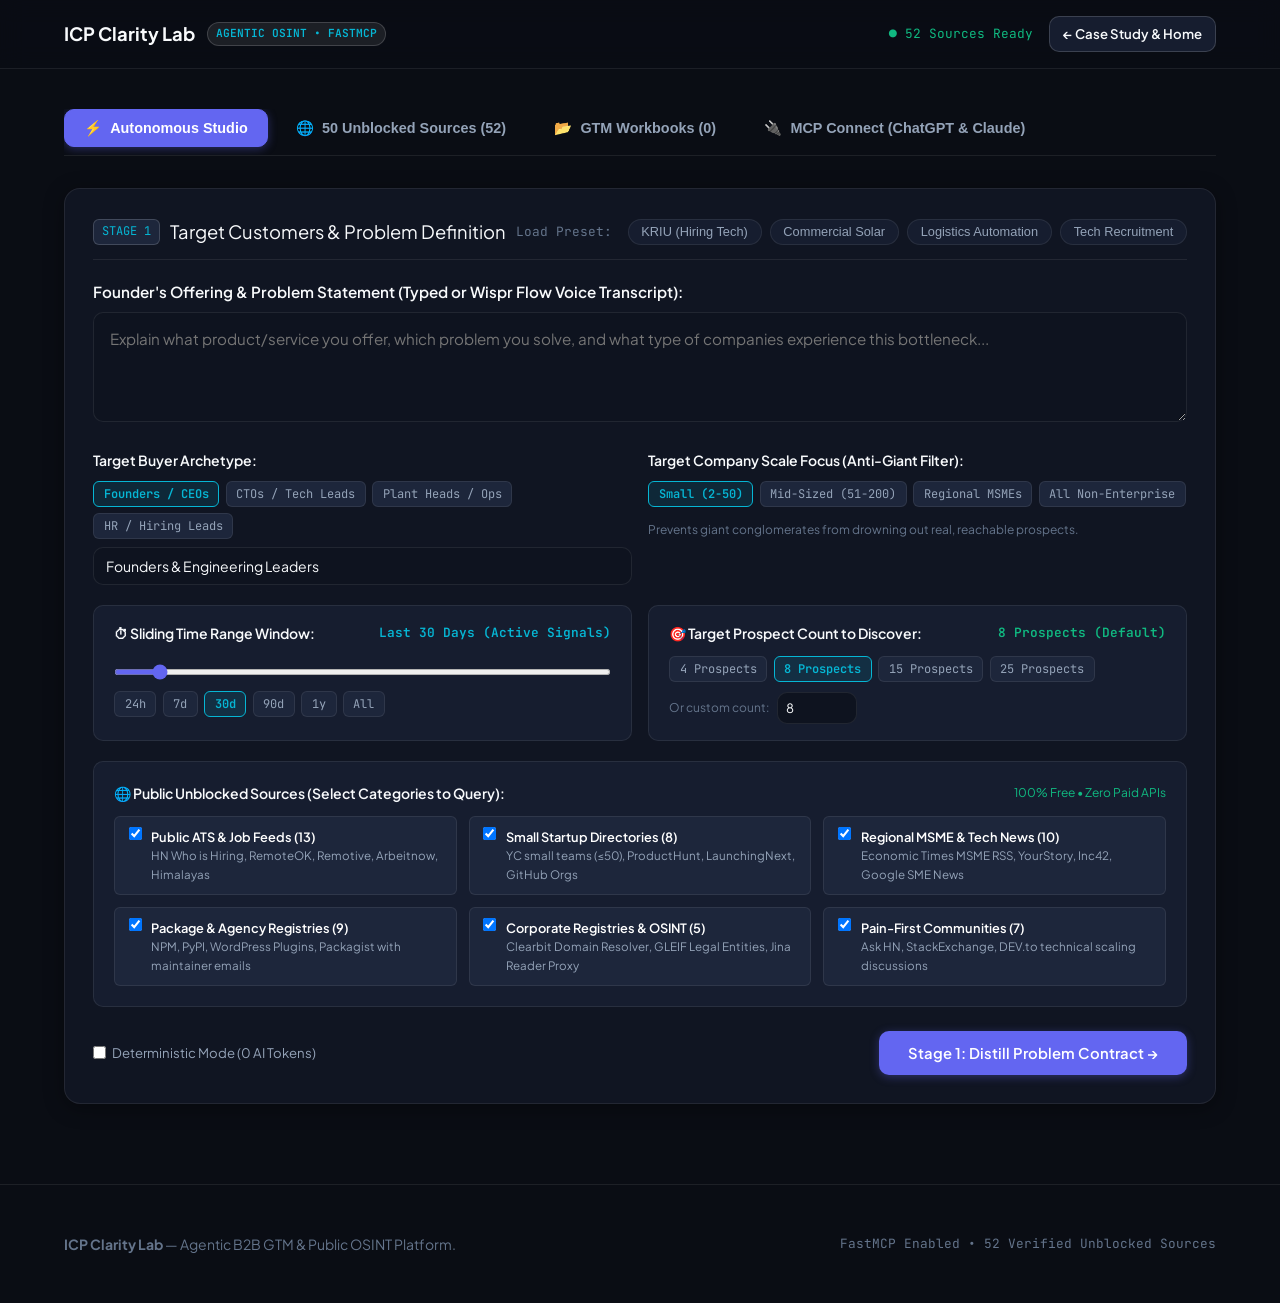
==== static/app.html @ ebab75ff "Add files via upload" ====
<!DOCTYPE html>
<html lang="en">
<head>
  <meta charset="UTF-8">
  <meta name="viewport" content="width=device-width, initial-scale=1.0">
  <title>ICP Clarity Lab — Agentic B2B GTM & Public OSINT Platform</title>
  <meta name="description" content="Autonomous client discovery, decision-maker extraction, and outreach generation powered by 50+ unblocked public sources and MCP.">
  <link rel="stylesheet" href="css/styles.css">
  <script>
    if (window.location.protocol === "file:") {
      document.addEventListener("DOMContentLoaded", () => {
        document.querySelectorAll('a[href="/"]').forEach(a => a.href = "index.html");
      });
    }
  </script>
</head>
<body>

  <!-- Navigation -->
  <header class="site-header">
    <div class="container nav-wrap">
      <div class="brand">
        <a href="/" style="color: inherit; display: flex; align-items: center; gap: 0.75rem;">
          <span class="brand-name">ICP Clarity Lab</span>
        </a>
        <span class="brand-badge" id="system-model-badge">Agentic OSINT • FastMCP</span>
      </div>
      <div style="display: flex; align-items: center; gap: 1rem;">
        <span id="health-status-indicator" class="mono-voice" style="font-size: 0.8rem; color: var(--status-user-provided);">● 52 Sources Ready</span>
        <a href="/" class="btn btn-secondary btn-sm">&larr; Case Study & Home</a>
      </div>
    </div>
  </header>

  <main class="workspace-wrap">
    <div class="container">

      <!-- Workbench Navigation Tabs -->
      <nav class="workbench-tabs" role="tablist">
        <button class="tab-btn active" data-tab="tab-studio">
          <span>⚡</span>
          <span>Autonomous Studio</span>
        </button>
        <button class="tab-btn" data-tab="tab-sources">
          <span>🌐</span>
          <span>50 Unblocked Sources (<span id="tab-sources-badge">52</span>)</span>
        </button>
        <button class="tab-btn" data-tab="tab-workbooks">
          <span>📂</span>
          <span>GTM Workbooks (<span id="tab-campaigns-badge">0</span>)</span>
        </button>
        <button class="tab-btn" data-tab="tab-mcp">
          <span>🔌</span>
          <span>MCP Connect (ChatGPT & Claude)</span>
        </button>
      </nav>

      <!-- TAB 1: STUDIO (Main Pipeline) -->
      <div id="tab-studio" class="tab-content-panel">

        <!-- Stage 1: Brief Input & Customer Targeting Panel -->
        <section class="panel-card" id="stage-input-panel">
          <div class="panel-title-bar">
            <div class="panel-title">
              <span class="step-indicator">STAGE 1</span>
              <span>Target Customers & Problem Definition</span>
            </div>
            <div class="preset-selector-bar" style="margin-bottom: 0;">
              <span class="mono-voice" style="font-size: 0.8rem; color: var(--ink-muted); margin-right: 0.5rem; align-self: center;">Load Preset:</span>
              <button class="preset-chip" data-preset="kriu_hiring">KRIU (Hiring Tech)</button>
              <button class="preset-chip" data-preset="solar_telangana">Commercial Solar</button>
              <button class="preset-chip" data-preset="workflow_automation">Logistics Automation</button>
              <button class="preset-chip" data-preset="tech_agency">Tech Recruitment</button>
            </div>
          </div>

          <div style="margin-bottom: 1.25rem;">
            <label for="raw-brief-input" style="display: block; font-weight: 600; margin-bottom: 0.5rem; font-size: 0.95rem;">
              Founder's Offering & Problem Statement (Typed or Wispr Flow Voice Transcript):
            </label>
            <textarea id="raw-brief-input" class="bridge-textarea" style="min-height: 110px;" placeholder="Explain what product/service you offer, which problem you solve, and what type of companies experience this bottleneck..."></textarea>
          </div>

          <!-- Customer Archetype & Scale Controls -->
          <div style="display: grid; grid-template-columns: repeat(auto-fit, minmax(280px, 1fr)); gap: 1rem; margin-bottom: 1.25rem;">
            <div>
              <label style="display: block; font-weight: 600; font-size: 0.875rem; margin-bottom: 0.4rem;">
                Target Buyer Archetype:
              </label>
              <div class="time-presets-bar" style="margin-bottom: 0.5rem;">
                <button type="button" class="time-chip active archetype-chip" data-archetype="Founders & Co-Founders">Founders / CEOs</button>
                <button type="button" class="time-chip archetype-chip" data-archetype="CTOs & Engineering Leads">CTOs / Tech Leads</button>
                <button type="button" class="time-chip archetype-chip" data-archetype="Plant Heads & Operations Directors">Plant Heads / Ops</button>
                <button type="button" class="time-chip archetype-chip" data-archetype="HR & Talent Acquisition Heads">HR / Hiring Leads</button>
              </div>
              <input type="text" id="custom-archetype-input" class="bridge-textarea" style="min-height: 38px; padding: 0.4rem 0.75rem; font-size: 0.875rem;" value="Founders & Engineering Leaders" placeholder="Or type custom role...">
            </div>

            <div>
              <label style="display: block; font-weight: 600; font-size: 0.875rem; margin-bottom: 0.4rem;">
                Target Company Scale Focus (Anti-Giant Filter):
              </label>
              <div class="time-presets-bar" style="margin-bottom: 0.5rem;">
                <button type="button" class="time-chip active size-chip" data-size="Small (2-50 employees)">Small (2-50)</button>
                <button type="button" class="time-chip size-chip" data-size="Mid-Sized (51-200 employees)">Mid-Sized (51-200)</button>
                <button type="button" class="time-chip size-chip" data-size="Regional MSMEs">Regional MSMEs</button>
                <button type="button" class="time-chip size-chip" data-size="All Non-Enterprise SMBs">All Non-Enterprise</button>
              </div>
              <span style="font-size: 0.75rem; color: var(--ink-muted);">Prevents giant conglomerates from drowning out real, reachable prospects.</span>
            </div>
          </div>

          <!-- Sliding Time-Window & Prospect Count Controls Grid -->
          <div style="display: grid; grid-template-columns: repeat(auto-fit, minmax(320px, 1fr)); gap: 1rem; margin-bottom: 1.25rem;">
            <!-- Sliding Time-Window Slider -->
            <div class="slider-container" style="margin-bottom: 0;">
              <div class="slider-header">
                <span style="font-weight: 600; font-size: 0.875rem;">
                  ⏱ Sliding Time Range Window:
                </span>
                <span id="slider-readout" class="mono-voice" style="font-size: 0.8rem; color: var(--accent-cyan); font-weight: 600;">
                  Last 30 Days (Active Signals)
                </span>
              </div>
              <input type="range" id="time-window-slider" class="slider-range-input" min="1" max="365" value="30">
              <div class="time-presets-bar">
                <button type="button" class="time-chip time-preset-btn" data-days="1">24h</button>
                <button type="button" class="time-chip time-preset-btn" data-days="7">7d</button>
                <button type="button" class="time-chip time-preset-btn active" data-days="30">30d</button>
                <button type="button" class="time-chip time-preset-btn" data-days="90">90d</button>
                <button type="button" class="time-chip time-preset-btn" data-days="365">1y</button>
                <button type="button" class="time-chip time-preset-btn" data-days="0">All</button>
              </div>
            </div>

            <!-- Target Prospect Count Selector -->
            <div class="slider-container" style="margin-bottom: 0;">
              <div class="slider-header">
                <span style="font-weight: 600; font-size: 0.875rem;">
                  🎯 Target Prospect Count to Discover:
                </span>
                <span id="prospect-count-readout" class="mono-voice" style="font-size: 0.8rem; color: var(--status-user-provided); font-weight: 600;">
                  8 Prospects (Default)
                </span>
              </div>
              <div class="time-presets-bar" style="margin-top: 0.5rem;">
                <button type="button" class="time-chip count-preset-btn" data-count="4">4 Prospects</button>
                <button type="button" class="time-chip count-preset-btn active" data-count="8">8 Prospects</button>
                <button type="button" class="time-chip count-preset-btn" data-count="15">15 Prospects</button>
                <button type="button" class="time-chip count-preset-btn" data-count="25">25 Prospects</button>
              </div>
              <div style="display: flex; align-items: center; gap: 0.5rem; margin-top: 0.6rem;">
                <span style="font-size: 0.75rem; color: var(--ink-muted);">Or custom count:</span>
                <input type="number" id="custom-prospect-count-input" class="bridge-textarea" min="2" max="50" value="8" style="min-height: 32px; width: 80px; padding: 0.2rem 0.5rem; font-size: 0.8rem;">
              </div>
            </div>
          </div>

          <!-- Unblocked Sources Matrix -->
          <div class="sources-matrix-card">
            <div style="display: flex; justify-content: space-between; align-items: center; margin-bottom: 0.5rem;">
              <span style="font-weight: 600; font-size: 0.875rem;">
                🌐 Public Unblocked Sources (Select Categories to Query):
              </span>
              <span style="font-size: 0.75rem; color: var(--status-user-provided);">100% Free • Zero Paid APIs</span>
            </div>
            <div class="category-toggles-grid">
              <label class="category-checkbox-item">
                <input type="checkbox" class="source-cat-check" value="ats_job_boards" checked>
                <div>
                  <div style="font-weight: 600; font-size: 0.8rem; color: #fff;">Public ATS & Job Feeds (13)</div>
                  <div style="font-size: 0.725rem; color: var(--ink-secondary);">HN Who is Hiring, RemoteOK, Remotive, Arbeitnow, Himalayas</div>
                </div>
              </label>

              <label class="category-checkbox-item">
                <input type="checkbox" class="source-cat-check" value="startup_directories" checked>
                <div>
                  <div style="font-weight: 600; font-size: 0.8rem; color: #fff;">Small Startup Directories (8)</div>
                  <div style="font-size: 0.725rem; color: var(--ink-secondary);">YC small teams (≤50), ProductHunt, LaunchingNext, GitHub Orgs</div>
                </div>
              </label>

              <label class="category-checkbox-item">
                <input type="checkbox" class="source-cat-check" value="regional_msme_news" checked>
                <div>
                  <div style="font-weight: 600; font-size: 0.8rem; color: #fff;">Regional MSME & Tech News (10)</div>
                  <div style="font-size: 0.725rem; color: var(--ink-secondary);">Economic Times MSME RSS, YourStory, Inc42, Google SME News</div>
                </div>
              </label>

              <label class="category-checkbox-item">
                <input type="checkbox" class="source-cat-check" value="package_registries" checked>
                <div>
                  <div style="font-weight: 600; font-size: 0.8rem; color: #fff;">Package & Agency Registries (9)</div>
                  <div style="font-size: 0.725rem; color: var(--ink-secondary);">NPM, PyPI, WordPress Plugins, Packagist with maintainer emails</div>
                </div>
              </label>

              <label class="category-checkbox-item">
                <input type="checkbox" class="source-cat-check" value="corporate_registries" checked>
                <div>
                  <div style="font-weight: 600; font-size: 0.8rem; color: #fff;">Corporate Registries & OSINT (5)</div>
                  <div style="font-size: 0.725rem; color: var(--ink-secondary);">Clearbit Domain Resolver, GLEIF Legal Entities, Jina Reader Proxy</div>
                </div>
              </label>

              <label class="category-checkbox-item">
                <input type="checkbox" class="source-cat-check" value="dev_pain_communities" checked>
                <div>
                  <div style="font-weight: 600; font-size: 0.8rem; color: #fff;">Pain-First Communities (7)</div>
                  <div style="font-size: 0.725rem; color: var(--ink-secondary);">Ask HN, StackExchange, DEV.to technical scaling discussions</div>
                </div>
              </label>
            </div>
          </div>

          <div style="display: flex; align-items: center; justify-content: space-between; flex-wrap: wrap; gap: 1rem;">
            <div style="display: flex; align-items: center; gap: 0.75rem;">
              <label style="display: flex; align-items: center; gap: 0.4rem; font-size: 0.825rem; cursor: pointer; color: var(--ink-secondary);">
                <input type="checkbox" id="chk-deterministic-mode">
                <span>Deterministic Mode (0 AI Tokens)</span>
              </label>
            </div>
            <button id="btn-distill-brief" class="btn btn-primary" style="padding: 0.75rem 1.75rem;">
              <span id="distill-btn-text">Stage 1: Distill Problem Contract &rarr;</span>
              <span id="distill-btn-spinner" style="display: none;">Distilling Problem...</span>
            </button>
          </div>

          <!-- Live Multi-Agent Execution Stream -->
          <div class="agent-stream" id="agent-stream-panel">
            <div style="display: flex; align-items: center; gap: 0.5rem; margin-bottom: 0.5rem;">
              <div class="pulse-dot"></div>
              <strong style="font-size: 0.85rem; color: #fff;">Multi-Agent Autonomous Discovery Stream</strong>
            </div>
            <div class="agent-step" id="step-agent-1"><span>Agent 1:</span> Distilling brief into problem symptoms & anti-giant queries...</div>
            <div class="agent-step" id="step-agent-2"><span>Agent 2:</span> Scanning 50 unblocked public feeds & job boards...</div>
            <div class="agent-step" id="step-agent-3"><span>Agent 3:</span> Resolving domains, crawling websites & harvesting contacts...</div>
            <div class="agent-step" id="step-agent-4"><span>Agent 4:</span> Synthesizing personalized Mom-Test & cold outreach copy...</div>
            <div class="agent-step" id="step-agent-5"><span>Agent 5:</span> Compiling strategic ICP report & saving GTM workbook...</div>
          </div>
        </section>

        <!-- Stage 1.5: Review Distilled Brief Modal -->
        <div class="modal-overlay" id="brief-modal-overlay">
          <div class="modal-box">
            <div class="modal-header">
              <div>
                <span class="step-indicator" style="margin-bottom: 0.25rem; display: inline-block;">STAGE 1 REVIEW</span>
                <h3 style="font-size: 1.25rem;">Review Problem Specification Contract</h3>
              </div>
              <button id="btn-close-brief-modal" class="btn btn-secondary btn-sm">&times;</button>
            </div>

            <p style="font-size: 0.875rem; color: var(--ink-secondary); margin-bottom: 1.25rem;">
              Your brief has been distilled into a clean, hallucination-resistant JSON spec. Review these parameters before autonomous scouting begins:
            </p>

            <div style="display: flex; flex-direction: column; gap: 1rem; margin-bottom: 1.5rem;">
              <div>
                <label style="font-size: 0.825rem; font-family: var(--font-mono); color: var(--accent-cyan); display: block; margin-bottom: 0.25rem;">CORE OFFERING:</label>
                <input type="text" id="distilled-offering" class="bridge-textarea" style="min-height: 40px; padding: 0.5rem 0.75rem;">
              </div>

              <div>
                <label style="font-size: 0.825rem; font-family: var(--font-mono); color: var(--accent-cyan); display: block; margin-bottom: 0.25rem;">TARGET AUDIENCE HYPOTHESIS:</label>
                <input type="text" id="distilled-target" class="bridge-textarea" style="min-height: 40px; padding: 0.5rem 0.75rem;">
              </div>

              <div style="display: grid; grid-template-columns: 1fr 1fr; gap: 0.75rem;">
                <div>
                  <label style="font-size: 0.825rem; font-family: var(--font-mono); color: var(--accent-cyan); display: block; margin-bottom: 0.25rem;">BUYER ARCHETYPE:</label>
                  <input type="text" id="distilled-archetype" class="bridge-textarea" style="min-height: 40px; padding: 0.5rem 0.75rem;">
                </div>
                <div>
                  <label style="font-size: 0.825rem; font-family: var(--font-mono); color: var(--accent-cyan); display: block; margin-bottom: 0.25rem;">SCALE FOCUS:</label>
                  <input type="text" id="distilled-size" class="bridge-textarea" style="min-height: 40px; padding: 0.5rem 0.75rem;">
                </div>
              </div>

              <div>
                <label style="font-size: 0.825rem; font-family: var(--font-mono); color: var(--accent-cyan); display: block; margin-bottom: 0.25rem;">EXPLICIT CONSTRAINTS & EXCLUSIONS:</label>
                <input type="text" id="distilled-constraints" class="bridge-textarea" style="min-height: 40px; padding: 0.5rem 0.75rem;">
              </div>

              <div>
                <label style="font-size: 0.825rem; font-family: var(--font-mono); color: var(--accent-cyan); display: block; margin-bottom: 0.25rem;">PROBLEM-SYMPTOM SEARCH QUERIES:</label>
                <textarea id="distilled-queries" class="bridge-textarea" style="min-height: 65px; font-family: var(--font-mono); font-size: 0.85rem;"></textarea>
              </div>
            </div>

            <div style="display: flex; align-items: center; justify-content: flex-end; gap: 1rem;">
              <button id="btn-cancel-distill" class="btn btn-secondary">Edit Brief</button>
              <button id="btn-compile-full-icp" class="btn btn-primary">
                <span id="compile-btn-text">Launch Autonomous Scouting & Contacts &rarr;</span>
                <span id="compile-btn-spinner" style="display: none;">Scouting 50 Feeds...</span>
              </button>
            </div>
          </div>
        </div>

        <!-- Stage 2: Audit Telemetry Bar -->
        <section id="telemetry-section" style="display: none; margin-top: 2rem;">
          <div class="telemetry-bar">
            <div class="telemetry-item">
              <span>Model / Engine:</span>
              <span class="telemetry-val" id="tele-model">gemini-2.5-flash-lite</span>
            </div>
            <div class="telemetry-item">
              <span>Tokens Consumed:</span>
              <span class="telemetry-val" id="tele-tokens">0</span>
            </div>
            <div class="telemetry-item">
              <span>Leads Discovered:</span>
              <span class="telemetry-val" id="tele-leads-count">0</span>
            </div>
            <div class="telemetry-item">
              <span>Elapsed:</span>
              <span class="telemetry-val" id="tele-time">0.0s</span>
            </div>
            <div class="telemetry-item">
              <button id="btn-inspect-signals" class="btn btn-secondary btn-sm" style="font-size: 0.75rem; padding: 0.2rem 0.6rem;">
                Inspect Market Signals (<span id="tele-signal-count">0</span>)
              </button>
            </div>
          </div>
        </section>

        <!-- Main Results Container -->
        <div id="results-container" style="display: none; margin-top: 1.5rem;">

          <!-- PRIMARY ACTION VIEW: Clay-Style Prospect & Contact Smart-Table -->
          <section class="panel-card" style="margin-bottom: 2rem; border-color: rgba(16, 185, 129, 0.4);">
            <div class="panel-title-bar">
              <div class="panel-title">
                <span class="step-indicator" style="background: var(--status-user-provided-bg); color: var(--status-user-provided);">LEADS</span>
                <span>Live Matched Target Companies, Decision-Makers & Contacts</span>
              </div>
              <div style="display: flex; gap: 0.5rem; flex-wrap: wrap;">
                <button id="btn-export-csv" class="btn btn-primary btn-sm">⬇ Download Leads CSV</button>
                <button id="btn-copy-all-emails" class="btn btn-secondary btn-sm">📋 Copy All Emails</button>
              </div>
            </div>

            <!-- Smart Table Filters Bar -->
            <div style="display: flex; gap: 0.75rem; flex-wrap: wrap; margin-bottom: 1rem; align-items: center;">
              <input type="text" id="lead-filter-search" class="bridge-textarea" style="min-height: 36px; padding: 0.35rem 0.75rem; font-size: 0.85rem; max-width: 250px;" placeholder="Search company or person...">
              <button class="preset-chip active lead-filter-chip" data-filter="all">All Leads (<span id="filter-count-all">0</span>)</button>
              <button class="preset-chip lead-filter-chip" data-filter="has_email">Has Email (<span id="filter-count-email">0</span>)</button>
              <button class="preset-chip lead-filter-chip" data-filter="has_linkedin">Has LinkedIn (<span id="filter-count-li">0</span>)</button>
              <button class="preset-chip lead-filter-chip" data-filter="high_fit">Fit Score ≥ 80</button>
            </div>

            <div class="smart-table-wrap">
              <table class="smart-table">
                <thead>
                  <tr>
                    <th>Company & Scale</th>
                    <th>Verifiable Proof & Evidence</th>
                    <th>Identified Decision-Makers & Responsibilities</th>
                    <th>Verified Public Inboxes & Phones</th>
                    <th>CRM Status</th>
                    <th>AI Outreach</th>
                  </tr>
                </thead>
                <tbody id="prospects-table-body">
                  <!-- Dynamically populated -->
                </tbody>
              </table>
            </div>
          </section>

          <!-- Executive Thesis Card -->
          <section class="panel-card" style="margin-bottom: 2rem; border-color: rgba(99, 102, 241, 0.3);">
            <div class="panel-title-bar">
              <div class="panel-title">
                <span class="step-indicator">THESIS</span>
                <span>Ideal Customer Profile Core Thesis</span>
              </div>
              <button id="btn-force-refresh" class="btn btn-secondary btn-sm" title="Re-run without cache">
                Force Recompile ↺
              </button>
            </div>
            <h2 id="report-icp-statement" class="serif-voice" style="font-size: 1.85rem; font-style: italic; color: #c7d2fe; margin-bottom: 1rem;"></h2>
            <div style="display: grid; grid-template-columns: repeat(auto-fit, minmax(240px, 1fr)); gap: 1rem; font-size: 0.9rem;">
              <div><strong>Offering:</strong> <span id="report-offering" style="color: var(--ink-secondary);"></span></div>
              <div><strong>Target Entity:</strong> <span id="report-target" style="color: var(--ink-secondary);"></span></div>
              <div><strong>Geography:</strong> <span id="report-geography" style="color: var(--ink-secondary);"></span></div>
            </div>
          </section>

          <!-- Stage 3: Assumption Ledger -->
          <section class="panel-card" style="margin-bottom: 2rem;">
            <div class="panel-title-bar">
              <div class="panel-title">
                <span class="step-indicator">LEDGER</span>
                <span>Epistemic Assumption Ledger</span>
              </div>
              <div style="display: flex; gap: 0.5rem; flex-wrap: wrap;">
                <button class="preset-chip active ledger-filter" data-filter="all">All Claims</button>
                <button class="preset-chip ledger-filter" data-filter="user_provided">User Facts</button>
                <button class="preset-chip ledger-filter" data-filter="external_signal">Signals</button>
                <button class="preset-chip ledger-filter" data-filter="assumption">Assumptions</button>
              </div>
            </div>
            <div class="ledger-grid" id="ledger-items-container"></div>
            <div id="unknowns-box" style="margin-top: 1.5rem; background: var(--status-unknown-bg); border: 1px solid rgba(244, 63, 94, 0.3); border-radius: var(--radius-md); padding: 1.25rem;">
              <h4 style="color: var(--status-unknown); margin-bottom: 0.5rem; display: flex; align-items: center; gap: 0.5rem;">
                <span>⚠️</span>
                <span>Identified Information Gaps (Critical Unknowns)</span>
              </h4>
              <ul id="unknowns-list" style="padding-left: 1.5rem; font-size: 0.9rem; color: var(--ink-secondary); display: flex; flex-direction: column; gap: 0.4rem;"></ul>
            </div>
          </section>

          <!-- Stage 4: Buyer Persona Matrix -->
          <section class="panel-card" style="margin-bottom: 2rem;">
            <div class="panel-title-bar">
              <div class="panel-title">
                <span class="step-indicator">PERSONAS</span>
                <span>Buyer Persona & Purchasing Committee Matrix</span>
              </div>
            </div>
            <div class="persona-grid" id="personas-container"></div>
          </section>

          <!-- Stage 5 & 6: Mom-Test Questions & Roadmap -->
          <section class="panel-card" style="margin-bottom: 2rem;">
            <div class="panel-title-bar">
              <div class="panel-title">
                <span class="step-indicator">VALIDATION</span>
                <span>Mom-Test Discovery Guide & Exploratory Roadmap</span>
              </div>
            </div>
            <h3 style="font-size: 1.05rem; margin-bottom: 0.5rem;">1. Non-Pitch Past-Experience Discovery Questions</h3>
            <div id="questions-container"></div>
            <h3 style="font-size: 1.05rem; margin-top: 2rem; margin-bottom: 0.5rem;">2. Exploratory Customer Discovery Roadmap</h3>
            <div id="plan-container"></div>
          </section>

          <!-- Export Bar -->
          <section class="panel-card" style="border-color: rgba(99, 102, 241, 0.35);">
            <div class="panel-title-bar">
              <div class="panel-title">
                <span class="step-indicator">EXPORT</span>
                <span>Export Strategy & Contacts</span>
              </div>
            </div>
            <div style="display: flex; gap: 1rem; flex-wrap: wrap;">
              <button id="btn-download-csv-bottom" class="btn btn-primary">⬇ Download Prospects CSV (.csv)</button>
              <button id="btn-copy-markdown" class="btn btn-secondary">📋 Copy Markdown</button>
              <button id="btn-download-markdown" class="btn btn-secondary">⬇ Download Markdown (.md)</button>
              <button id="btn-download-json" class="btn btn-secondary">⬇ Download JSON (.json)</button>
            </div>
          </section>

        </div>

      </div>

      <!-- TAB 2: 50 UNBLOCKED SOURCES EXPLORER -->
      <div id="tab-sources" class="tab-content-panel" style="display: none;">
        <section class="panel-card">
          <div class="panel-title-bar">
            <div class="panel-title">
              <span class="step-indicator">DIRECTORY</span>
              <span>52 Live-Verified Restriction-Free Public Sources</span>
            </div>
            <div style="display: flex; gap: 0.5rem; flex-wrap: wrap;">
              <button class="preset-chip active src-filter-chip" data-cat="all">All (52)</button>
              <button class="preset-chip src-filter-chip" data-cat="ats_job_boards">Job Boards (13)</button>
              <button class="preset-chip src-filter-chip" data-cat="startup_directories">Directories (8)</button>
              <button class="preset-chip src-filter-chip" data-cat="regional_msme_news">MSME News (10)</button>
              <button class="preset-chip src-filter-chip" data-cat="package_registries">Package Repos (9)</button>
              <button class="preset-chip src-filter-chip" data-cat="corporate_registries">Registries (5)</button>
              <button class="preset-chip src-filter-chip" data-cat="dev_pain_communities">Communities (7)</button>
            </div>
          </div>
          <p style="font-size: 0.875rem; color: var(--ink-secondary); margin-bottom: 1.5rem;">
            Every single source in this catalog was tested live in Python and returned <code>HTTP 200 OK</code> with zero blocks and zero paid API keys required. Click <strong>Scan Source</strong> on any card to run an instant targeted scrape.
          </p>

          <div style="display: grid; grid-template-columns: repeat(auto-fit, minmax(320px, 1fr)); gap: 1rem;" id="sources-catalog-container">
            <!-- Dynamically populated -->
          </div>
        </section>
      </div>

      <!-- TAB 3: GTM WORKBOOKS & CAMPAIGNS -->
      <div id="tab-workbooks" class="tab-content-panel" style="display: none;">
        <section class="panel-card">
          <div class="panel-title-bar">
            <div class="panel-title">
              <span class="step-indicator">CAMPAIGNS</span>
              <span>Saved GTM Workbooks & Prospect Lists</span>
            </div>
            <button id="btn-refresh-campaigns" class="btn btn-secondary btn-sm">Refresh List ↺</button>
          </div>
          <p style="font-size: 0.875rem; color: var(--ink-secondary); margin-bottom: 1.5rem;">
            Prospect lists generated by ICP Clarity Lab are saved automatically in your local workspace (<code>.cache/workspaces/</code>). Reopen any campaign to manage lead outreach statuses or download fresh CSVs.
          </p>
          <div id="campaigns-list-container" style="display: flex; flex-direction: column; gap: 0.75rem;">
            <!-- Dynamically populated -->
          </div>
        </section>
      </div>

      <!-- TAB 4: MCP CONNECT -->
      <div id="tab-mcp" class="tab-content-panel" style="display: none;">
        <section class="panel-card">
          <div class="panel-title-bar">
            <div class="panel-title">
              <span class="step-indicator">FAST-MCP</span>
              <span>Connect with Claude Desktop, Cursor, Antigravity & ChatGPT</span>
            </div>
            <span class="brand-badge">Zero Gemini Tokens</span>
          </div>
          <p style="font-size: 0.9rem; color: var(--ink-secondary); margin-bottom: 1.25rem;">
            By running ICP Clarity Lab as a <strong>Model Context Protocol (MCP) Server</strong>, external AI reasoning engines (like Claude Desktop or ChatGPT) call our local Python scrapers and contact stitchers directly. Your local machine does all the heavy scraping, consuming <strong>zero Gemini API tokens</strong>!
          </p>

          <h4 style="font-size: 1rem; margin-bottom: 0.5rem; color: #fff;">1. Claude Desktop Configuration:</h4>
          <p style="font-size: 0.85rem; color: var(--ink-secondary); margin-bottom: 0.5rem;">
            Add this snippet to your <code>claude_desktop_config.json</code> file:
          </p>
          <pre style="background: var(--bg-panel); padding: 1rem; border-radius: var(--radius-sm); border: 1px solid var(--hairline); font-family: var(--font-mono); font-size: 0.8rem; overflow-x: auto; color: var(--accent-cyan); margin-bottom: 1.5rem;">{
  "mcpServers": {
    "icp-clarity-lab": {
      "command": "python",
      "args": ["-m", "app.mcp_server"],
      "cwd": "E:\\Jupyter Notebook\\ICP Lab"
    }
  }
}</pre>

          <h4 style="font-size: 1rem; margin-bottom: 0.5rem; color: #fff;">2. Available MCP Tools:</h4>
          <ul style="padding-left: 1.5rem; font-size: 0.875rem; color: var(--ink-secondary); display: flex; flex-direction: column; gap: 0.5rem;">
            <li><code>discover_prospects</code>: Discovers real small/midsize companies with observable problem symptoms.</li>
            <li><code>stitch_company_contacts</code>: Resolves domain, parses JSON-LD, extracts public emails and LinkedIn pages.</li>
            <li><code>list_unblocked_sources</code>: Returns catalog of 50+ restriction-free public feeds.</li>
            <li><code>generate_outreach</code>: Synthesizes tailored Mom-Test openers, cold emails, and LinkedIn DM notes.</li>
            <li><code>save_campaign_leads</code>: Saves leads directly into the local GTM workbook store.</li>
          </ul>
        </section>
      </div>

    </div>
  </main>

  <!-- Slide-over Outreach Drawer -->
  <div class="outreach-drawer-overlay" id="outreach-drawer-overlay">
    <div class="outreach-drawer">
      <div class="drawer-header">
        <div>
          <span class="step-indicator" style="background: rgba(99, 102, 241, 0.2); color: #a5b4fc;">OUTREACH</span>
          <h3 id="drawer-company-title" style="font-size: 1.15rem; margin-top: 0.25rem;">Tailored Outreach</h3>
        </div>
        <button id="btn-close-drawer" class="btn btn-secondary btn-sm">&times;</button>
      </div>
      <div class="drawer-body">
        <div style="margin-bottom: 1rem;">
          <span style="font-size: 0.75rem; font-family: var(--font-mono); color: var(--ink-muted);">OBSERVED PROBLEM SIGNAL:</span>
          <p id="drawer-signal-text" style="font-size: 0.85rem; color: #e2e8f0; background: rgba(255, 255, 255, 0.03); padding: 0.6rem; border-radius: var(--radius-sm); margin-top: 0.25rem; border-left: 3px solid var(--accent-cyan);"></p>
        </div>

        <div class="drawer-section">
          <div style="display: flex; justify-content: space-between; align-items: center; margin-bottom: 0.5rem;">
            <strong style="font-size: 0.9rem; color: #fff;">✉ Problem-Centric Cold Email</strong>
            <button id="btn-copy-drawer-email" class="copy-pill">📋 Copy Email</button>
          </div>
          <div style="margin-bottom: 0.5rem;">
            <span style="font-size: 0.75rem; color: var(--ink-muted);">Subject:</span>
            <div id="drawer-email-subject" style="font-weight: 600; font-size: 0.875rem; color: #a5b4fc;"></div>
          </div>
          <pre id="drawer-email-body" style="white-space: pre-wrap; font-family: var(--font-sans); font-size: 0.85rem; color: var(--ink-secondary); line-height: 1.5;"></pre>
          <a id="drawer-mailto-link" href="#" class="btn btn-primary btn-sm" style="display: inline-block; margin-top: 0.75rem;">Launch in Mail Client &rarr;</a>
        </div>

        <div class="drawer-section">
          <div style="display: flex; justify-content: space-between; align-items: center; margin-bottom: 0.5rem;">
            <strong style="font-size: 0.9rem; color: #fff;">💼 LinkedIn DM / Connection Note</strong>
            <button id="btn-copy-drawer-li" class="copy-pill">📋 Copy Note</button>
          </div>
          <p id="drawer-li-note" style="font-size: 0.85rem; color: var(--ink-secondary); line-height: 1.5;"></p>
          <span style="font-size: 0.75rem; color: var(--ink-muted); display: block; margin-top: 0.35rem;">Length: <span id="drawer-li-len">0</span> / 280 characters</span>
        </div>

        <div class="drawer-section">
          <div style="display: flex; justify-content: space-between; align-items: center; margin-bottom: 0.5rem;">
            <strong style="font-size: 0.9rem; color: #fff;">🎯 Mom-Test Discovery Question</strong>
            <button id="btn-copy-drawer-mom" class="copy-pill">📋 Copy Question</button>
          </div>
          <p id="drawer-mom-test" style="font-size: 0.85rem; color: var(--status-user-provided); font-style: italic; line-height: 1.5;"></p>
          <span style="font-size: 0.75rem; color: var(--ink-muted); display: block; margin-top: 0.35rem;">Non-leading past-experience question for exploratory calls.</span>
        </div>
      </div>
    </div>
  </div>

  <!-- Signals Inspection Modal -->
  <div class="modal-overlay" id="signals-modal-overlay">
    <div class="modal-box">
      <div class="modal-header">
        <h3 style="font-size: 1.25rem;">Grounded External Evidence Snippets</h3>
        <button id="btn-close-signals-modal" class="btn btn-secondary btn-sm">&times;</button>
      </div>
      <p style="font-size: 0.85rem; color: var(--ink-secondary); margin-bottom: 1.25rem;">
        These non-blocking signals were extracted from official public JSON APIs and URLs to ground your ICP in real market discussions:
      </p>
      <div id="signals-modal-content" style="display: flex; flex-direction: column; gap: 1rem;"></div>
    </div>
  </div>

  <footer class="site-footer">
    <div class="container footer-content">
      <div>
        <strong>ICP Clarity Lab</strong> — Agentic B2B GTM & Public OSINT Platform.
      </div>
      <div style="font-family: var(--font-mono); font-size: 0.8rem;">
        FastMCP Enabled • 52 Verified Unblocked Sources
      </div>
    </div>
  </footer>

  <script src="js/app.js"></script>
</body>
</html>
---- static/css/styles.css ----
/* ==========================================================================
   ICP Clarity Lab — Production Design System & Styling
   Editorial Laboratory Theme | Three-Tier Surface Depth | Three-Voice Typography
   ========================================================================== */

@import url('https://fonts.googleapis.com/css2?family=Instrument+Serif:ital@0;1&family=JetBrains+Mono:wght@400;500;600&family=Plus+Jakarta+Sans:wght@400;500;600;700&display=swap');

:root {
  /* Surface Depth Architecture */
  --bg-base: #0a0d14;
  --bg-surface: #101522;
  --bg-surface-elevated: #161d2f;
  --bg-panel: #1d263b;
  --bg-input: #0e131f;

  /* Ink Hierarchy */
  --ink-primary: #f8fafc;
  --ink-secondary: #94a3b8;
  --ink-muted: #64748b;
  --ink-faint: #334155;

  /* Structural Hairline Tokens */
  --hairline: rgba(255, 255, 255, 0.08);
  --hairline-hover: rgba(255, 255, 255, 0.16);
  --hairline-active: rgba(99, 102, 241, 0.5);

  /* Semantic Status Tokens (Epistemic Assumption Ledger) */
  --status-user-provided: #10b981;
  --status-user-provided-bg: rgba(16, 185, 129, 0.12);
  --status-user-confirmed: #059669;
  --status-user-confirmed-bg: rgba(5, 150, 105, 0.15);
  --status-ai-interpretation: #6366f1;
  --status-ai-interpretation-bg: rgba(99, 102, 241, 0.12);
  --status-external-signal: #06b6d4;
  --status-external-signal-bg: rgba(6, 182, 212, 0.12);
  --status-assumption: #f59e0b;
  --status-assumption-bg: rgba(245, 158, 11, 0.12);
  --status-unknown: #f43f5e;
  --status-unknown-bg: rgba(244, 63, 94, 0.12);

  /* Accents */
  --accent-primary: #6366f1;
  --accent-primary-hover: #4f46e5;
  --accent-cyan: #06b6d4;

  /* Typography */
  --font-serif: 'Instrument Serif', Georgia, serif;
  --font-sans: 'Plus Jakarta Sans', -apple-system, BlinkMacSystemFont, sans-serif;
  --font-mono: 'JetBrains Mono', Menlo, Consolas, monospace;

  /* Radii & Shadows */
  --radius-sm: 6px;
  --radius-md: 10px;
  --radius-lg: 16px;
  --radius-full: 9999px;
  --shadow-subtle: 0 4px 20px rgba(0, 0, 0, 0.35);
  --shadow-elevated: 0 12px 36px rgba(0, 0, 0, 0.55);
}

/* Reset & Base */
*, *::before, *::after {
  box-sizing: border-box;
  margin: 0;
  padding: 0;
}

html {
  font-size: 16px;
  scroll-behavior: smooth;
  background-color: var(--bg-base);
  color: var(--ink-primary);
  font-family: var(--font-sans);
  -webkit-font-smoothing: antialiased;
}

body {
  min-height: 100vh;
  display: flex;
  flex-direction: column;
  line-height: 1.6;
  overflow-x: hidden;
}

a {
  color: var(--accent-cyan);
  text-decoration: none;
  transition: color 0.2s ease;
}

a:hover {
  color: var(--ink-primary);
}

/* Typography Voices */
h1, h2, h3, h4, h5, h6 {
  font-weight: 600;
  line-height: 1.25;
  color: var(--ink-primary);
}

.serif-voice {
  font-family: var(--font-serif);
  font-weight: 400;
  letter-spacing: -0.01em;
}

.mono-voice {
  font-family: var(--font-mono);
  font-size: 0.875rem;
}

/* Layout Containers */
.container {
  width: 100%;
  max-width: 1200px;
  margin: 0 auto;
  padding: 0 1.5rem;
}

.container-narrow {
  width: 100%;
  max-width: 860px;
  margin: 0 auto;
  padding: 0 1.5rem;
}

/* Header & Nav */
.site-header {
  border-bottom: 1px solid var(--hairline);
  background: rgba(10, 13, 20, 0.85);
  backdrop-filter: blur(12px);
  position: sticky;
  top: 0;
  z-index: 50;
}

.nav-wrap {
  display: flex;
  align-items: center;
  justify-content: space-between;
  height: 4.25rem;
}

.brand {
  display: flex;
  align-items: center;
  gap: 0.75rem;
  font-size: 1.15rem;
  font-weight: 700;
  color: var(--ink-primary);
}

.brand-badge {
  font-family: var(--font-mono);
  font-size: 0.7rem;
  font-weight: 600;
  text-transform: uppercase;
  background: var(--hairline);
  padding: 0.15rem 0.5rem;
  border-radius: var(--radius-full);
  border: 1px solid var(--hairline-hover);
  color: var(--accent-cyan);
}

.nav-links {
  display: flex;
  align-items: center;
  gap: 1.5rem;
}

.nav-link {
  font-size: 0.925rem;
  color: var(--ink-secondary);
  transition: color 0.2s ease;
}

.nav-link:hover {
  color: var(--ink-primary);
}

/* Buttons */
.btn {
  display: inline-flex;
  align-items: center;
  justify-content: center;
  gap: 0.5rem;
  font-family: var(--font-sans);
  font-size: 0.925rem;
  font-weight: 600;
  padding: 0.65rem 1.25rem;
  border-radius: var(--radius-md);
  border: 1px solid transparent;
  cursor: pointer;
  transition: all 0.2s ease;
  white-space: nowrap;
}

.btn-primary {
  background: var(--accent-primary);
  color: #ffffff;
  box-shadow: 0 2px 10px rgba(99, 102, 241, 0.35);
}

.btn-primary:hover {
  background: var(--accent-primary-hover);
  transform: translateY(-1px);
}

.btn-secondary {
  background: var(--bg-surface-elevated);
  color: var(--ink-primary);
  border: 1px solid var(--hairline-hover);
}

.btn-secondary:hover {
  background: var(--bg-panel);
  border-color: rgba(255, 255, 255, 0.25);
}

.btn-sm {
  padding: 0.4rem 0.8rem;
  font-size: 0.825rem;
}

.btn-emerald {
  background: var(--status-user-confirmed);
  color: #ffffff;
}

.btn-emerald:hover {
  background: #047857;
}

/* Landing Page Hero Stage */
.hero-stage {
  padding: 5rem 0 3.5rem;
  position: relative;
  text-align: center;
}

.hero-pill {
  display: inline-flex;
  align-items: center;
  gap: 0.5rem;
  background: var(--bg-surface);
  border: 1px solid var(--hairline-hover);
  padding: 0.35rem 0.9rem;
  border-radius: var(--radius-full);
  font-size: 0.825rem;
  color: var(--ink-secondary);
  margin-bottom: 1.5rem;
}

.hero-pill .dot {
  width: 6px;
  height: 6px;
  border-radius: 50%;
  background: var(--status-user-provided);
  box-shadow: 0 0 8px var(--status-user-provided);
}

.hero-title {
  font-size: clamp(2.5rem, 5vw, 4.2rem);
  letter-spacing: -0.03em;
  margin-bottom: 1.25rem;
  line-height: 1.1;
}

.hero-title .serif-voice {
  display: block;
  font-size: clamp(2.8rem, 5.5vw, 4.6rem);
  font-style: italic;
  color: #c7d2fe;
  margin-top: 0.35rem;
}

.hero-subtitle {
  font-size: 1.15rem;
  color: var(--ink-secondary);
  max-width: 680px;
  margin: 0 auto 2.5rem;
}

/* Interactive Hero Conversion Bridge */
.hero-bridge-card {
  background: var(--bg-surface);
  border: 1px solid var(--hairline);
  border-radius: var(--radius-lg);
  padding: 1.75rem;
  text-align: left;
  box-shadow: var(--shadow-elevated);
  max-width: 820px;
  margin: 0 auto;
}

.bridge-header {
  display: flex;
  align-items: center;
  justify-content: space-between;
  margin-bottom: 1rem;
}

.bridge-title {
  font-size: 0.95rem;
  font-weight: 600;
  color: var(--ink-secondary);
  text-transform: uppercase;
  letter-spacing: 0.05em;
  font-family: var(--font-mono);
}

.preset-selector-bar {
  display: flex;
  flex-wrap: wrap;
  gap: 0.5rem;
  margin-bottom: 1rem;
}

.preset-chip {
  background: var(--bg-surface-elevated);
  border: 1px solid var(--hairline);
  border-radius: var(--radius-full);
  padding: 0.3rem 0.8rem;
  font-size: 0.8rem;
  color: var(--ink-secondary);
  cursor: pointer;
  transition: all 0.2s ease;
}

.preset-chip:hover, .preset-chip.active {
  background: var(--bg-panel);
  border-color: var(--accent-primary);
  color: var(--ink-primary);
}

.bridge-textarea {
  width: 100%;
  min-height: 110px;
  background: var(--bg-input);
  border: 1px solid var(--hairline);
  border-radius: var(--radius-md);
  padding: 1rem;
  color: var(--ink-primary);
  font-family: var(--font-sans);
  font-size: 0.95rem;
  resize: vertical;
  outline: none;
  transition: border-color 0.2s ease;
}

.bridge-textarea:focus {
  border-color: var(--accent-primary);
}

.bridge-footer {
  display: flex;
  align-items: center;
  justify-content: space-between;
  margin-top: 1rem;
  flex-wrap: wrap;
  gap: 1rem;
}

.bridge-hint {
  font-size: 0.825rem;
  color: var(--ink-muted);
}

/* Split Frame Comparison */
.split-frame-section {
  padding: 4rem 0;
  border-top: 1px solid var(--hairline);
}

.section-head {
  text-align: center;
  margin-bottom: 3rem;
}

.section-kicker {
  font-family: var(--font-mono);
  font-size: 0.8rem;
  text-transform: uppercase;
  color: var(--accent-cyan);
  letter-spacing: 0.05em;
  margin-bottom: 0.5rem;
}

.section-title {
  font-size: 2.25rem;
  margin-bottom: 0.75rem;
}

.split-frame-grid {
  display: grid;
  grid-template-columns: 1fr 1fr;
  gap: 1.5rem;
}

@media (max-width: 768px) {
  .split-frame-grid {
    grid-template-columns: 1fr;
  }
}

.compare-card {
  background: var(--bg-surface);
  border: 1px solid var(--hairline);
  border-radius: var(--radius-lg);
  padding: 2rem;
  position: relative;
}

.compare-card.flawed {
  border-color: rgba(244, 63, 94, 0.25);
}

.compare-card.grounded {
  border-color: rgba(16, 185, 129, 0.35);
  background: linear-gradient(180deg, var(--bg-surface) 0%, rgba(16, 185, 129, 0.04) 100%);
}

.compare-badge {
  display: inline-block;
  font-family: var(--font-mono);
  font-size: 0.75rem;
  font-weight: 600;
  text-transform: uppercase;
  padding: 0.25rem 0.65rem;
  border-radius: var(--radius-full);
  margin-bottom: 1.25rem;
}

.compare-card.flawed .compare-badge {
  background: var(--status-unknown-bg);
  color: var(--status-unknown);
  border: 1px solid rgba(244, 63, 94, 0.3);
}

.compare-card.grounded .compare-badge {
  background: var(--status-user-provided-bg);
  color: var(--status-user-provided);
  border: 1px solid rgba(16, 185, 129, 0.3);
}

.compare-list {
  list-style: none;
  display: flex;
  flex-direction: column;
  gap: 1rem;
}

.compare-list li {
  font-size: 0.925rem;
  display: flex;
  align-items: flex-start;
  gap: 0.75rem;
}

/* Epistemic Badges */
.badge-status {
  display: inline-flex;
  align-items: center;
  gap: 0.35rem;
  font-family: var(--font-mono);
  font-size: 0.725rem;
  font-weight: 600;
  text-transform: uppercase;
  padding: 0.2rem 0.6rem;
  border-radius: var(--radius-sm);
  white-space: nowrap;
}

.badge-user_provided {
  background: var(--status-user-provided-bg);
  color: var(--status-user-provided);
  border: 1px solid rgba(16, 185, 129, 0.35);
}

.badge-user_confirmed {
  background: var(--status-user-confirmed-bg);
  color: #34d399;
  border: 1px solid rgba(52, 211, 153, 0.4);
}

.badge-ai_interpretation {
  background: var(--status-ai-interpretation-bg);
  color: #a5b4fc;
  border: 1px solid rgba(99, 102, 241, 0.35);
}

.badge-external_signal {
  background: var(--status-external-signal-bg);
  color: var(--status-external-signal);
  border: 1px solid rgba(6, 182, 212, 0.35);
}

.badge-assumption {
  background: var(--status-assumption-bg);
  color: var(--status-assumption);
  border: 1px solid rgba(245, 158, 11, 0.35);
}

.badge-unknown {
  background: var(--status-unknown-bg);
  color: var(--status-unknown);
  border: 1px solid rgba(244, 63, 94, 0.35);
}

/* Workspace Styles (app.html) */
.workspace-wrap {
  padding: 2.5rem 0 5rem;
}

.workspace-grid {
  display: grid;
  grid-template-columns: 1fr;
  gap: 2rem;
}

.panel-card {
  background: var(--bg-surface);
  border: 1px solid var(--hairline);
  border-radius: var(--radius-lg);
  padding: 1.75rem;
  box-shadow: var(--shadow-subtle);
}

.panel-title-bar {
  display: flex;
  align-items: center;
  justify-content: space-between;
  margin-bottom: 1.25rem;
  padding-bottom: 0.75rem;
  border-bottom: 1px solid var(--hairline);
}

.panel-title {
  font-size: 1.15rem;
  display: flex;
  align-items: center;
  gap: 0.65rem;
}

.step-indicator {
  font-family: var(--font-mono);
  font-size: 0.75rem;
  background: var(--bg-panel);
  border: 1px solid var(--hairline-hover);
  color: var(--accent-cyan);
  padding: 0.15rem 0.5rem;
  border-radius: var(--radius-sm);
}

/* Telemetry & Signal Status Bar */
.telemetry-bar {
  background: var(--bg-input);
  border: 1px solid var(--hairline);
  border-radius: var(--radius-md);
  padding: 0.75rem 1.25rem;
  display: flex;
  align-items: center;
  justify-content: space-between;
  font-family: var(--font-mono);
  font-size: 0.8rem;
  color: var(--ink-secondary);
  margin-bottom: 1.5rem;
  flex-wrap: wrap;
  gap: 0.75rem;
}

.telemetry-item {
  display: flex;
  align-items: center;
  gap: 0.4rem;
}

.telemetry-val {
  color: var(--ink-primary);
  font-weight: 600;
}

/* Modals & Drawers */
.modal-overlay {
  position: fixed;
  inset: 0;
  background: rgba(0, 0, 0, 0.75);
  backdrop-filter: blur(8px);
  display: flex;
  align-items: center;
  justify-content: center;
  z-index: 100;
  padding: 1.5rem;
  opacity: 0;
  pointer-events: none;
  transition: opacity 0.2s ease;
}

.modal-overlay.active {
  opacity: 1;
  pointer-events: auto;
}

.modal-box {
  background: var(--bg-surface);
  border: 1px solid var(--hairline-hover);
  border-radius: var(--radius-lg);
  width: 100%;
  max-width: 720px;
  max-height: 85vh;
  overflow-y: auto;
  padding: 2rem;
  box-shadow: var(--shadow-elevated);
}

.modal-header {
  display: flex;
  align-items: center;
  justify-content: space-between;
  margin-bottom: 1.5rem;
}

/* Ledger Items Cards */
.ledger-grid {
  display: flex;
  flex-direction: column;
  gap: 1rem;
}

.ledger-card {
  background: var(--bg-surface-elevated);
  border: 1px solid var(--hairline);
  border-radius: var(--radius-md);
  padding: 1.25rem;
  transition: border-color 0.2s ease;
}

.ledger-card:hover {
  border-color: var(--hairline-hover);
}

.ledger-header {
  display: flex;
  align-items: center;
  justify-content: space-between;
  margin-bottom: 0.65rem;
  flex-wrap: wrap;
  gap: 0.5rem;
}

.ledger-statement {
  font-size: 1rem;
  font-weight: 600;
  margin-bottom: 0.5rem;
  color: var(--ink-primary);
}

.ledger-explanation {
  font-size: 0.875rem;
  color: var(--ink-secondary);
}

.ledger-actions {
  display: flex;
  align-items: center;
  gap: 0.5rem;
  margin-top: 0.85rem;
}

/* Persona Cards Matrix */
.persona-grid {
  display: grid;
  grid-template-columns: repeat(auto-fit, minmax(280px, 1fr));
  gap: 1.25rem;
}

.persona-card {
  background: var(--bg-surface-elevated);
  border: 1px solid var(--hairline);
  border-radius: var(--radius-md);
  padding: 1.35rem;
}

.persona-title {
  font-size: 1.05rem;
  font-weight: 700;
  margin-bottom: 0.25rem;
}

.persona-type-tag {
  font-family: var(--font-mono);
  font-size: 0.75rem;
  color: var(--accent-cyan);
  text-transform: uppercase;
  margin-bottom: 0.75rem;
  display: inline-block;
}

/* Questions & Validation Steps */
.question-card, .plan-step-card {
  background: var(--bg-surface-elevated);
  border: 1px solid var(--hairline);
  border-radius: var(--radius-md);
  padding: 1.25rem;
  margin-bottom: 1rem;
}

.question-text {
  font-size: 1.05rem;
  font-weight: 600;
  color: #e2e8f0;
  margin-bottom: 0.75rem;
  line-height: 1.4;
}

.signal-row {
  display: grid;
  grid-template-columns: 1fr 1fr;
  gap: 1rem;
  margin-top: 0.75rem;
  font-size: 0.85rem;
}

.signal-box {
  padding: 0.65rem 0.85rem;
  border-radius: var(--radius-sm);
}

.signal-box.positive {
  background: var(--status-user-provided-bg);
  border: 1px solid rgba(16, 185, 129, 0.25);
  color: #34d399;
}

.signal-box.negative {
  background: var(--status-unknown-bg);
  border: 1px solid rgba(244, 63, 94, 0.25);
  color: #fb7185;
}

/* Footer */
.site-footer {
  border-top: 1px solid var(--hairline);
  padding: 3rem 0;
  margin-top: auto;
  font-size: 0.875rem;
  color: var(--ink-muted);
}

.footer-content {
  display: flex;
  align-items: center;
  justify-content: space-between;
  flex-wrap: wrap;
  gap: 1.5rem;
}


/* ==========================================================================
   Agentic SaaS Platform & GTM Workbench Styles
   Smart-Table, Sliding Time Slider, Outreach Drawer, MCP Cards, Sources Matrix
   ========================================================================== */

/* Workbench Top Tabs */
.workbench-tabs {
  display: flex;
  gap: 0.5rem;
  border-bottom: 1px solid var(--hairline);
  margin-bottom: 2rem;
  overflow-x: auto;
  padding-bottom: 0.5rem;
}

.tab-btn {
  background: transparent;
  border: 1px solid transparent;
  color: var(--ink-secondary);
  font-size: 0.9rem;
  font-weight: 600;
  padding: 0.6rem 1.2rem;
  border-radius: var(--radius-md);
  cursor: pointer;
  display: flex;
  align-items: center;
  gap: 0.5rem;
  transition: all 0.2s ease;
  white-space: nowrap;
}

.tab-btn:hover {
  color: var(--ink-primary);
  background: var(--bg-surface-elevated);
}

.tab-btn.active {
  color: #fff;
  background: var(--accent-primary);
  border-color: var(--accent-primary);
  box-shadow: 0 2px 10px rgba(99, 102, 241, 0.35);
}

/* Time Window Slider */
.slider-container {
  background: var(--bg-surface-elevated);
  padding: 1rem 1.25rem;
  border-radius: var(--radius-md);
  border: 1px solid var(--hairline);
  margin-bottom: 1.25rem;
}

.slider-header {
  display: flex;
  justify-content: space-between;
  align-items: center;
  margin-bottom: 0.75rem;
}

.slider-range-input {
  width: 100%;
  height: 6px;
  background: var(--bg-panel);
  border-radius: 4px;
  outline: none;
  cursor: pointer;
  accent-color: var(--accent-primary);
}

.time-presets-bar {
  display: flex;
  gap: 0.4rem;
  flex-wrap: wrap;
  margin-top: 0.6rem;
}

.time-chip {
  background: var(--bg-panel);
  border: 1px solid var(--hairline);
  color: var(--ink-secondary);
  font-size: 0.75rem;
  padding: 0.25rem 0.6rem;
  border-radius: var(--radius-sm);
  cursor: pointer;
  font-family: var(--font-mono);
}

.time-chip:hover {
  border-color: var(--hairline-hover);
  color: var(--ink-primary);
}

.time-chip.active {
  background: var(--status-external-signal-bg);
  border-color: var(--accent-cyan);
  color: var(--accent-cyan);
  font-weight: 600;
}

/* Source Selection Matrix */
.sources-matrix-card {
  background: var(--bg-surface-elevated);
  border: 1px solid var(--hairline);
  border-radius: var(--radius-md);
  padding: 1.25rem;
  margin-bottom: 1.5rem;
}

.category-toggles-grid {
  display: grid;
  grid-template-columns: repeat(auto-fit, minmax(280px, 1fr));
  gap: 0.75rem;
  margin-top: 0.75rem;
}

.category-checkbox-item {
  display: flex;
  align-items: flex-start;
  gap: 0.6rem;
  background: var(--bg-panel);
  padding: 0.6rem 0.85rem;
  border-radius: var(--radius-sm);
  border: 1px solid var(--hairline);
  cursor: pointer;
}

.category-checkbox-item:hover {
  border-color: var(--hairline-hover);
}

/* Clay-Style Smart-Table */
.smart-table-wrap {
  width: 100%;
  overflow-x: auto;
  border: 1px solid var(--hairline);
  border-radius: var(--radius-md);
  background: var(--bg-surface);
  box-shadow: var(--shadow-subtle);
  margin-bottom: 1.5rem;
}

.smart-table {
  width: 100%;
  border-collapse: collapse;
  font-size: 0.875rem;
  text-align: left;
}

.smart-table th {
  background: var(--bg-panel);
  color: var(--ink-secondary);
  font-weight: 600;
  padding: 0.85rem 1rem;
  border-bottom: 1px solid var(--hairline);
  white-space: nowrap;
  font-size: 0.8rem;
  text-transform: uppercase;
  letter-spacing: 0.03em;
}

.smart-table td {
  padding: 1rem;
  border-bottom: 1px solid var(--hairline);
  vertical-align: top;
}

.smart-table tr:hover td {
  background: rgba(255, 255, 255, 0.02);
}

.company-title-cell {
  display: flex;
  flex-direction: column;
  gap: 0.25rem;
}

.company-title-cell a {
  font-weight: 700;
  font-size: 0.95rem;
  color: #fff;
}

.tier-badge {
  display: inline-block;
  padding: 0.15rem 0.5rem;
  border-radius: var(--radius-sm);
  font-size: 0.7rem;
  font-weight: 600;
  text-transform: uppercase;
  letter-spacing: 0.02em;
  background: rgba(99, 102, 241, 0.15);
  color: #a5b4fc;
  border: 1px solid rgba(99, 102, 241, 0.3);
}

.fit-badge {
  display: inline-block;
  padding: 0.2rem 0.55rem;
  border-radius: var(--radius-sm);
  font-weight: 700;
  font-family: var(--font-mono);
  font-size: 0.8rem;
}

.fit-high {
  background: var(--status-user-provided-bg);
  color: var(--status-user-provided);
  border: 1px solid var(--status-user-provided);
}

.fit-med {
  background: var(--status-external-signal-bg);
  color: var(--status-external-signal);
  border: 1px solid var(--status-external-signal);
}

.evidence-badge {
  font-size: 0.825rem;
  line-height: 1.4;
  color: #e2e8f0;
  background: rgba(14, 165, 233, 0.08);
  border-left: 3px solid var(--accent-cyan);
  padding: 0.4rem 0.6rem;
  border-radius: 0 var(--radius-sm) var(--radius-sm) 0;
}

.copy-pill {
  display: inline-flex;
  align-items: center;
  gap: 0.35rem;
  padding: 0.2rem 0.55rem;
  border-radius: var(--radius-sm);
  font-family: var(--font-mono);
  font-size: 0.75rem;
  background: var(--bg-panel);
  border: 1px solid var(--hairline);
  color: #cbd5e1;
  cursor: pointer;
  transition: all 0.15s ease;
  margin-bottom: 0.25rem;
}

.copy-pill:hover {
  background: var(--bg-surface-elevated);
  border-color: var(--accent-cyan);
  color: #fff;
}

.copy-pill.verified-email {
  border-color: rgba(16, 185, 129, 0.4);
  color: #34d399;
  background: rgba(16, 185, 129, 0.08);
}

.copy-pill.pattern-email {
  border-color: rgba(6, 182, 212, 0.4);
  color: #38bdf8;
  background: rgba(6, 182, 212, 0.08);
}

.crm-status-select {
  background: var(--bg-panel);
  border: 1px solid var(--hairline);
  color: #fff;
  padding: 0.35rem 0.6rem;
  border-radius: var(--radius-sm);
  font-size: 0.8rem;
  outline: none;
  cursor: pointer;
}

.crm-status-select:focus {
  border-color: var(--accent-primary);
}

/* Slide-over Outreach Drawer */
.outreach-drawer-overlay {
  position: fixed;
  inset: 0;
  background: rgba(0, 0, 0, 0.6);
  backdrop-filter: blur(4px);
  z-index: 999;
  display: none;
  justify-content: flex-end;
}

.outreach-drawer {
  width: 100%;
  max-width: 540px;
  height: 100%;
  background: var(--bg-surface);
  border-left: 1px solid var(--hairline);
  box-shadow: -8px 0 32px rgba(0, 0, 0, 0.6);
  display: flex;
  flex-direction: column;
  animation: slideDrawer 0.25s ease-out;
}

@keyframes slideDrawer {
  from { transform: translateX(100%); }
  to { transform: translateX(0); }
}

.drawer-header {
  padding: 1.25rem 1.5rem;
  border-bottom: 1px solid var(--hairline);
  display: flex;
  justify-content: space-between;
  align-items: center;
}

.drawer-body {
  padding: 1.5rem;
  overflow-y: auto;
  flex: 1;
}

.drawer-section {
  background: var(--bg-panel);
  border: 1px solid var(--hairline);
  border-radius: var(--radius-md);
  padding: 1.25rem;
  margin-bottom: 1.25rem;
}

/* Live Multi-Agent Execution Stream */
.agent-stream {
  background: var(--bg-panel);
  border: 1px solid rgba(99, 102, 241, 0.25);
  border-radius: var(--radius-md);
  padding: 1rem 1.25rem;
  margin-top: 1rem;
  display: none;
}

.agent-step {
  display: flex;
  align-items: center;
  gap: 0.75rem;
  font-size: 0.85rem;
  padding: 0.4rem 0;
  color: var(--ink-secondary);
  font-family: var(--font-mono);
}

.agent-step.active {
  color: #fff;
  font-weight: 600;
}

.agent-step.completed {
  color: var(--status-user-provided);
}

.pulse-dot {
  width: 8px;
  height: 8px;
  border-radius: 50%;
  background: var(--accent-primary);
  box-shadow: 0 0 10px var(--accent-primary);
  animation: pulse 1.2s infinite;
}

@keyframes pulse {
  0% { transform: scale(0.9); opacity: 0.7; }
  50% { transform: scale(1.3); opacity: 1; }
  100% { transform: scale(0.9); opacity: 0.7; }
}
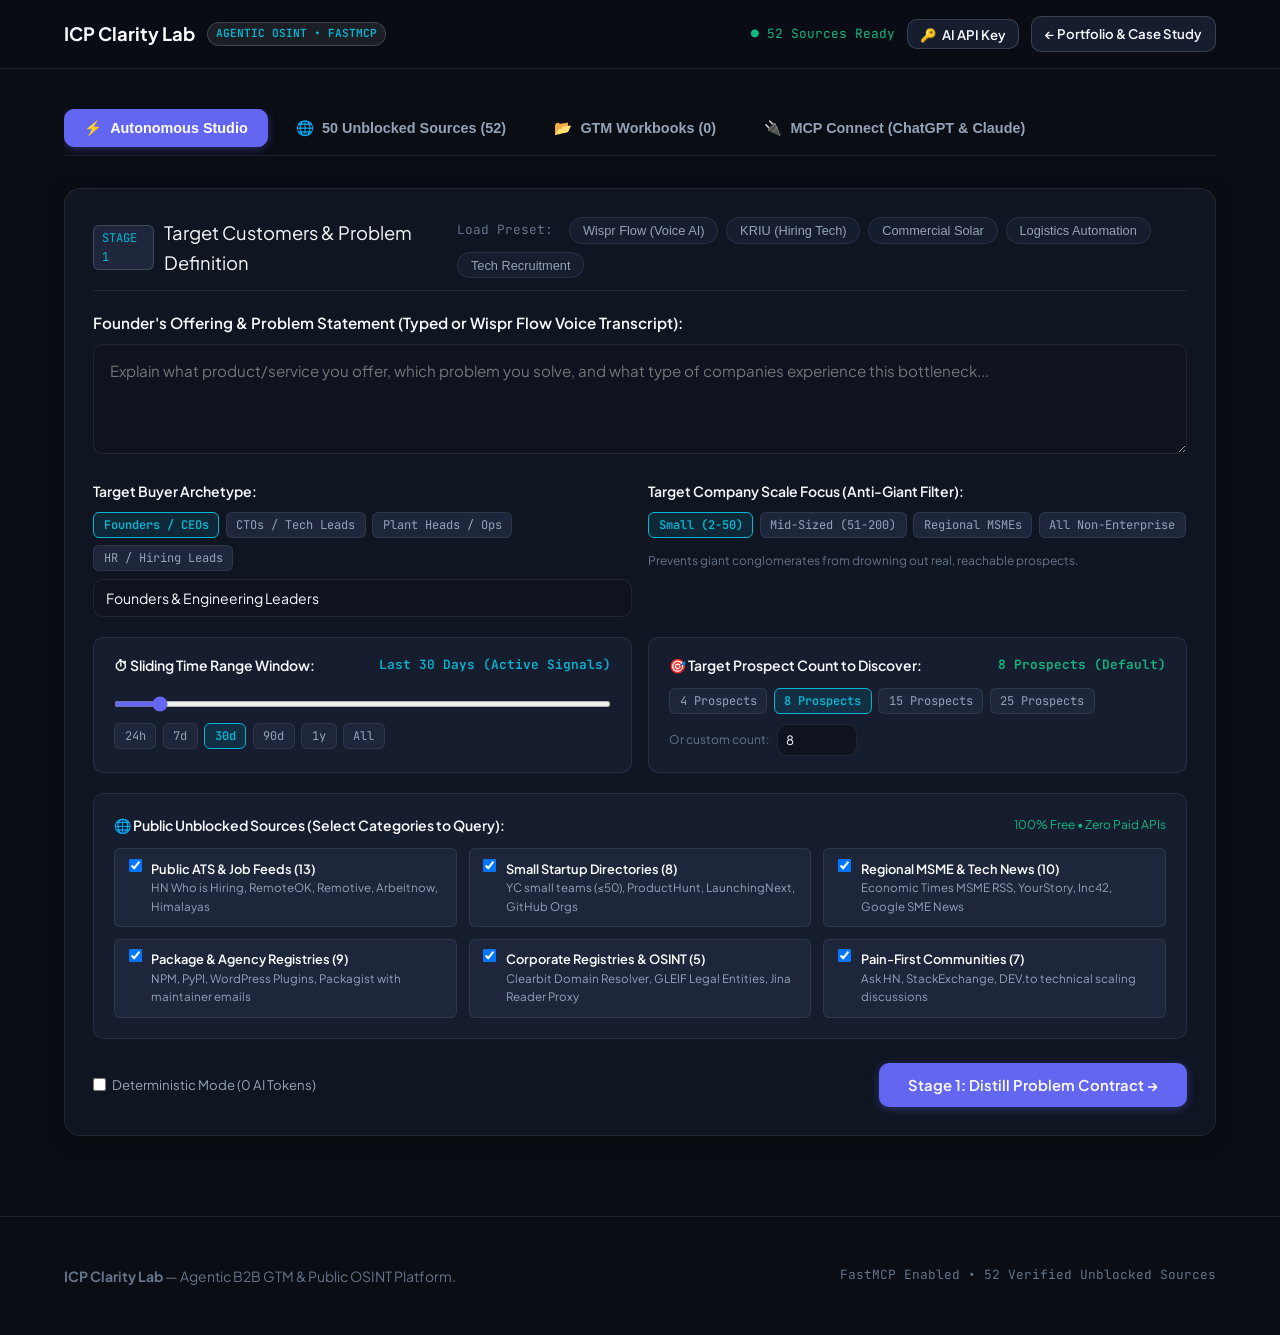
==== commit b4f6c6a2: "Add files via upload" ====
--- a/static/app.html
+++ b/static/app.html
@@ -9,7 +9,7 @@
   <script>
     if (window.location.protocol === "file:") {
       document.addEventListener("DOMContentLoaded", () => {
-        document.querySelectorAll('a[href="/"]').forEach(a => a.href = "index.html");
+        document.querySelectorAll('a[href="/portfolio"]').forEach(a => a.href = "index.html");
       });
     }
   </script>
@@ -25,15 +25,46 @@
         </a>
         <span class="brand-badge" id="system-model-badge">Agentic OSINT • FastMCP</span>
       </div>
-      <div style="display: flex; align-items: center; gap: 1rem;">
+      <div style="display: flex; align-items: center; gap: 0.75rem;">
         <span id="health-status-indicator" class="mono-voice" style="font-size: 0.8rem; color: var(--status-user-provided);">● 52 Sources Ready</span>
-        <a href="/" class="btn btn-secondary btn-sm">&larr; Case Study & Home</a>
+        <button id="btn-open-api-key-modal" class="btn btn-secondary btn-sm" style="display: flex; align-items: center; gap: 0.4rem; padding: 0.35rem 0.75rem;">
+          <span id="api-key-status-dot">🔑</span>
+          <span id="api-key-status-text">AI API Key</span>
+        </button>
+        <a href="/portfolio" class="btn btn-secondary btn-sm">&larr; Portfolio &amp; Case Study</a>
       </div>
     </div>
   </header>
 
   <main class="workspace-wrap">
     <div class="container">
+
+      <!-- Hidden file input for direct file upload -->
+      <input type="file" id="api-key-file-input" accept=".env,.txt,.json" style="display: none;">
+
+      <!-- Model Health & BYOK Alert Banner -->
+      <div id="byok-alert-banner" class="byok-banner" style="display: none;">
+        <div class="byok-banner-content">
+          <div class="byok-banner-icon" id="byok-banner-icon">⚠️</div>
+          <div class="byok-banner-body">
+            <div class="byok-banner-title" id="byok-banner-title">
+              Not getting the best experience with the default model?
+            </div>
+            <div class="byok-banner-text" id="byok-banner-text">
+              Add your own Google Gemini or Groq API key to unlock full AI reasoning, unblocked rate limits, and custom outreach personalization.
+            </div>
+            <div class="byok-error-box" id="byok-error-box" style="display: none;">
+              <span class="mono-voice" style="font-weight: 600; font-size: 0.75rem; color: #f87171;">Current Model Error:</span>
+              <code id="byok-error-message" class="byok-error-code"></code>
+            </div>
+          </div>
+        </div>
+        <div class="byok-banner-actions">
+          <button id="btn-banner-add-key" class="btn btn-primary btn-sm">🔑 Add Your API Key</button>
+          <button id="btn-banner-upload-file" class="btn btn-secondary btn-sm">📁 Upload .env / Key</button>
+          <button id="btn-banner-dismiss" class="btn-icon-dismiss" title="Dismiss">&times;</button>
+        </div>
+      </div>
 
       <!-- Workbench Navigation Tabs -->
       <nav class="workbench-tabs" role="tablist">
@@ -67,6 +98,7 @@
             </div>
             <div class="preset-selector-bar" style="margin-bottom: 0;">
               <span class="mono-voice" style="font-size: 0.8rem; color: var(--ink-muted); margin-right: 0.5rem; align-self: center;">Load Preset:</span>
+              <button class="preset-chip" data-preset="wispr_flow">Wispr Flow (Voice AI)</button>
               <button class="preset-chip" data-preset="kriu_hiring">KRIU (Hiring Tech)</button>
               <button class="preset-chip" data-preset="solar_telangana">Commercial Solar</button>
               <button class="preset-chip" data-preset="workflow_automation">Logistics Automation</button>
@@ -598,6 +630,123 @@
     </div>
   </div>
 
+  <!-- Custom API Key & AI Engine Configuration Modal -->
+  <div class="modal-overlay" id="api-key-modal-overlay">
+    <div class="modal-box" style="max-width: 620px;">
+      <div class="modal-header">
+        <div>
+          <span class="step-indicator" style="margin-bottom: 0.25rem; display: inline-block;">AI ENGINE SETTINGS</span>
+          <h3 style="font-size: 1.25rem; margin-top: 0.25rem;">Bring Your Own API Key (BYOK)</h3>
+        </div>
+        <button id="btn-close-api-key-modal" class="btn btn-secondary btn-sm">&times;</button>
+      </div>
+
+      <!-- Current Server Key Status / Error Notice inside Modal -->
+      <div id="modal-llm-status-box" class="modal-status-callout" style="margin-bottom: 1.25rem;">
+        <!-- Dynamically filled: shows if default key is working or failing -->
+      </div>
+
+      <!-- Provider Selector Cards -->
+      <div style="margin-bottom: 1.25rem;">
+        <label style="display: block; font-weight: 600; font-size: 0.875rem; margin-bottom: 0.5rem;">
+          Select AI Provider:
+        </label>
+        <div class="provider-switch-grid">
+          <button type="button" class="provider-card active" data-provider="groq" id="provider-card-groq">
+            <div style="display: flex; align-items: center; justify-content: space-between; margin-bottom: 0.35rem;">
+              <span style="font-weight: 700; color: #fff; font-size: 0.95rem;">⚡ Groq Cloud</span>
+              <span class="badge-pill-cyan">Ultra Fast</span>
+            </div>
+            <div style="font-size: 0.775rem; color: var(--ink-secondary);">Llama 3.3 70B & 3.1 8B. Blazing sub-second inference. Free tier available.</div>
+          </button>
+          <button type="button" class="provider-card" data-provider="gemini" id="provider-card-gemini">
+            <div style="display: flex; align-items: center; justify-content: space-between; margin-bottom: 0.35rem;">
+              <span style="font-weight: 700; color: #fff; font-size: 0.95rem;">✨ Google Gemini</span>
+              <span class="badge-pill-cyan">Google AI</span>
+            </div>
+            <div style="font-size: 0.775rem; color: var(--ink-secondary);">Gemini 2.5 Flash Lite & 2.5 Flash. Deep reasoning. Free tier available.</div>
+          </button>
+        </div>
+      </div>
+
+      <!-- Model Selection Dropdown -->
+      <div style="margin-bottom: 1.25rem;">
+        <label for="custom-model-select" style="display: block; font-weight: 600; font-size: 0.875rem; margin-bottom: 0.4rem;">
+          Model Selection:
+        </label>
+        <select id="custom-model-select" class="bridge-textarea" style="min-height: 40px; padding: 0.4rem 0.75rem;">
+          <!-- Dynamically populated based on selected provider -->
+        </select>
+      </div>
+
+      <!-- File Upload Dropzone / Quick Import -->
+      <div style="margin-bottom: 1.25rem;">
+        <div style="display: flex; justify-content: space-between; align-items: center; margin-bottom: 0.4rem;">
+          <label style="font-weight: 600; font-size: 0.875rem;">Upload Key File or Paste Key Below:</label>
+          <span style="font-size: 0.75rem; color: var(--ink-muted);">Accepts .env, .txt, .json</span>
+        </div>
+        <div id="api-key-dropzone" class="dropzone-box">
+          <input type="file" id="api-key-file-upload" accept=".env,.txt,.json" style="display: none;">
+          <span style="font-size: 1.25rem; margin-bottom: 0.25rem; display: block;">📁</span>
+          <div style="font-size: 0.85rem; color: var(--ink-secondary);">
+            <a href="javascript:void(0)" id="link-browse-file" style="color: var(--accent-cyan); text-decoration: underline;">Choose a file</a> or drag and drop your key/.env file here
+          </div>
+          <div style="font-size: 0.725rem; color: var(--ink-muted); margin-top: 0.25rem;">
+            Auto-detects GEMINI_API_KEY, GROQ_API_KEY, or raw keys
+          </div>
+        </div>
+      </div>
+
+      <!-- Key Input with Show/Hide Toggle -->
+      <div style="margin-bottom: 1.25rem;">
+        <div style="display: flex; justify-content: space-between; align-items: center; margin-bottom: 0.4rem;">
+          <label for="custom-key-input" style="font-weight: 600; font-size: 0.875rem;">
+            <span id="key-input-label">API Key:</span>
+          </label>
+          <a id="get-api-key-link" href="https://console.groq.com/keys" target="_blank" rel="noopener" style="font-size: 0.775rem; color: var(--accent-cyan); text-decoration: underline;">
+            Get a free Groq key &nearr;
+          </a>
+        </div>
+        <div style="position: relative;">
+          <input type="password" id="custom-key-input" class="bridge-textarea" style="min-height: 42px; padding: 0.5rem 2.8rem 0.5rem 0.75rem; font-family: var(--font-mono); font-size: 0.85rem;" placeholder="gsk_...">
+          <button type="button" id="btn-toggle-key-visibility" class="btn-input-icon" title="Toggle visibility">👁️</button>
+        </div>
+        <div style="display: flex; justify-content: space-between; align-items: center; margin-top: 0.35rem;">
+          <span id="key-format-hint" style="font-size: 0.725rem; color: var(--ink-muted);">Groq keys start with 'gsk_'</span>
+          <span id="active-key-indicator" style="font-size: 0.725rem; color: var(--status-user-provided); display: none;">✓ Saved in browser</span>
+        </div>
+      </div>
+
+      <!-- Live Test Feedback Box -->
+      <div id="key-validation-feedback" class="validation-feedback-box" style="display: none;"></div>
+
+      <!-- Security / Privacy Assurance -->
+      <div class="privacy-notice-box" style="margin-bottom: 1.25rem;">
+        <span>🔒</span>
+        <span>
+          <strong>Privacy Guarantee:</strong> Your API key is stored strictly in your browser's local storage and used directly for inference requests. It is never logged or stored in any database.
+        </span>
+      </div>
+
+      <!-- Modal Action Buttons -->
+      <div style="display: flex; justify-content: space-between; align-items: center; gap: 0.75rem; flex-wrap: wrap;">
+        <button type="button" id="btn-reset-default-key" class="btn btn-secondary btn-sm" style="color: var(--status-unknown);">
+          Revert to Server Default
+        </button>
+        <div style="display: flex; gap: 0.75rem;">
+          <button type="button" id="btn-test-key" class="btn btn-secondary btn-sm">
+            <span id="test-key-text">⚡ Test Handshake</span>
+            <span id="test-key-spinner" style="display: none;">Testing...</span>
+          </button>
+          <button type="button" id="btn-save-custom-key" class="btn btn-primary btn-sm">
+            Save & Activate Key
+          </button>
+        </div>
+      </div>
+
+    </div>
+  </div>
+
   <!-- Signals Inspection Modal -->
   <div class="modal-overlay" id="signals-modal-overlay">
     <div class="modal-box">
--- a/static/css/styles.css
+++ b/static/css/styles.css
@@ -1124,3 +1124,238 @@
   50% { transform: scale(1.3); opacity: 1; }
   100% { transform: scale(0.9); opacity: 0.7; }
 }
+
+/* ==========================================================================
+   Bring Your Own Key (BYOK) & AI Engine Modal Styles
+   ========================================================================== */
+
+.byok-banner {
+  display: flex;
+  justify-content: space-between;
+  align-items: flex-start;
+  gap: 1.25rem;
+  background: linear-gradient(135deg, rgba(245, 158, 11, 0.08) 0%, rgba(16, 21, 34, 0.95) 100%);
+  border: 1px solid rgba(245, 158, 11, 0.35);
+  border-radius: var(--radius-md);
+  padding: 1.1rem 1.4rem;
+  margin-bottom: 1.5rem;
+  box-shadow: 0 4px 20px rgba(0, 0, 0, 0.25);
+  transition: all 0.3s ease;
+}
+
+.byok-banner.has-error {
+  background: linear-gradient(135deg, rgba(244, 63, 94, 0.12) 0%, rgba(20, 16, 25, 0.95) 100%);
+  border-color: rgba(244, 63, 94, 0.45);
+}
+
+.byok-banner-content {
+  display: flex;
+  align-items: flex-start;
+  gap: 1rem;
+  flex: 1;
+}
+
+.byok-banner-icon {
+  font-size: 1.6rem;
+  line-height: 1;
+  flex-shrink: 0;
+  margin-top: 0.1rem;
+}
+
+.byok-banner-body {
+  flex: 1;
+}
+
+.byok-banner-title {
+  font-weight: 700;
+  font-size: 1rem;
+  color: #fff;
+  margin-bottom: 0.25rem;
+}
+
+.byok-banner-text {
+  font-size: 0.875rem;
+  color: var(--ink-secondary);
+  line-height: 1.45;
+}
+
+.byok-error-box {
+  margin-top: 0.65rem;
+  background: rgba(244, 63, 94, 0.12);
+  border: 1px solid rgba(244, 63, 94, 0.3);
+  border-radius: var(--radius-sm);
+  padding: 0.5rem 0.75rem;
+  display: flex;
+  flex-direction: column;
+  gap: 0.25rem;
+}
+
+.byok-error-code {
+  color: #fca5a5;
+  font-family: var(--font-mono);
+  font-size: 0.785rem;
+  word-break: break-all;
+  white-space: pre-wrap;
+  line-height: 1.4;
+}
+
+.byok-banner-actions {
+  display: flex;
+  align-items: center;
+  gap: 0.65rem;
+  flex-shrink: 0;
+  flex-wrap: wrap;
+}
+
+.btn-icon-dismiss {
+  background: none;
+  border: none;
+  color: var(--ink-muted);
+  font-size: 1.4rem;
+  cursor: pointer;
+  line-height: 1;
+  padding: 0.2rem 0.4rem;
+  border-radius: var(--radius-sm);
+  transition: color 0.15s ease;
+}
+
+.btn-icon-dismiss:hover {
+  color: #fff;
+}
+
+/* Modal Status Callout */
+.modal-status-callout {
+  border-radius: var(--radius-sm);
+  padding: 0.75rem 1rem;
+  font-size: 0.85rem;
+  line-height: 1.4;
+}
+
+.modal-status-callout.status-error {
+  background: rgba(244, 63, 94, 0.12);
+  border: 1px solid rgba(244, 63, 94, 0.35);
+  color: #fecdd3;
+}
+
+.modal-status-callout.status-ok {
+  background: rgba(16, 185, 129, 0.12);
+  border: 1px solid rgba(16, 185, 129, 0.35);
+  color: #a7f3d0;
+}
+
+.modal-status-callout.status-neutral {
+  background: rgba(6, 182, 212, 0.08);
+  border: 1px solid rgba(6, 182, 212, 0.25);
+  color: #cffafe;
+}
+
+/* Provider Switch Cards */
+.provider-switch-grid {
+  display: grid;
+  grid-template-columns: 1fr 1fr;
+  gap: 0.85rem;
+}
+
+.provider-card {
+  background: var(--bg-input);
+  border: 1px solid var(--hairline);
+  border-radius: var(--radius-md);
+  padding: 0.9rem;
+  cursor: pointer;
+  text-align: left;
+  transition: all 0.2s ease;
+  position: relative;
+  font-family: inherit;
+}
+
+.provider-card:hover {
+  border-color: var(--hairline-hover);
+  transform: translateY(-1px);
+}
+
+.provider-card.active {
+  border-color: var(--accent-cyan);
+  background: rgba(6, 182, 212, 0.08);
+  box-shadow: 0 0 16px rgba(6, 182, 212, 0.15);
+}
+
+.badge-pill-cyan {
+  background: rgba(6, 182, 212, 0.18);
+  color: var(--accent-cyan);
+  padding: 0.15rem 0.5rem;
+  border-radius: 9999px;
+  font-size: 0.7rem;
+  font-weight: 600;
+  font-family: var(--font-mono);
+}
+
+/* File Dropzone */
+.dropzone-box {
+  border: 1.5px dashed var(--hairline-hover);
+  border-radius: var(--radius-md);
+  padding: 1rem 1.25rem;
+  text-align: center;
+  background: rgba(255, 255, 255, 0.015);
+  cursor: pointer;
+  transition: all 0.2s ease;
+}
+
+.dropzone-box:hover,
+.dropzone-box.dragover {
+  border-color: var(--accent-cyan);
+  background: rgba(6, 182, 212, 0.06);
+}
+
+/* Input Toggle Icon */
+.btn-input-icon {
+  position: absolute;
+  right: 0.75rem;
+  top: 50%;
+  transform: translateY(-50%);
+  background: none;
+  border: none;
+  cursor: pointer;
+  font-size: 1rem;
+  padding: 0.25rem;
+  opacity: 0.7;
+  transition: opacity 0.15s ease;
+}
+
+.btn-input-icon:hover {
+  opacity: 1;
+}
+
+/* Validation Feedback Box */
+.validation-feedback-box {
+  padding: 0.75rem 1rem;
+  border-radius: var(--radius-sm);
+  font-size: 0.85rem;
+  margin-bottom: 1.25rem;
+  line-height: 1.45;
+}
+
+.validation-feedback-box.success {
+  background: rgba(16, 185, 129, 0.12);
+  border: 1px solid rgba(16, 185, 129, 0.4);
+  color: #a7f3d0;
+}
+
+.validation-feedback-box.error {
+  background: rgba(244, 63, 94, 0.12);
+  border: 1px solid rgba(244, 63, 94, 0.4);
+  color: #fca5a5;
+}
+
+/* Privacy Assurance Box */
+.privacy-notice-box {
+  display: flex;
+  align-items: flex-start;
+  gap: 0.6rem;
+  font-size: 0.775rem;
+  color: var(--ink-secondary);
+  background: rgba(255, 255, 255, 0.025);
+  padding: 0.65rem 0.85rem;
+  border-radius: var(--radius-sm);
+  border: 1px solid var(--hairline);
+  line-height: 1.45;
+}
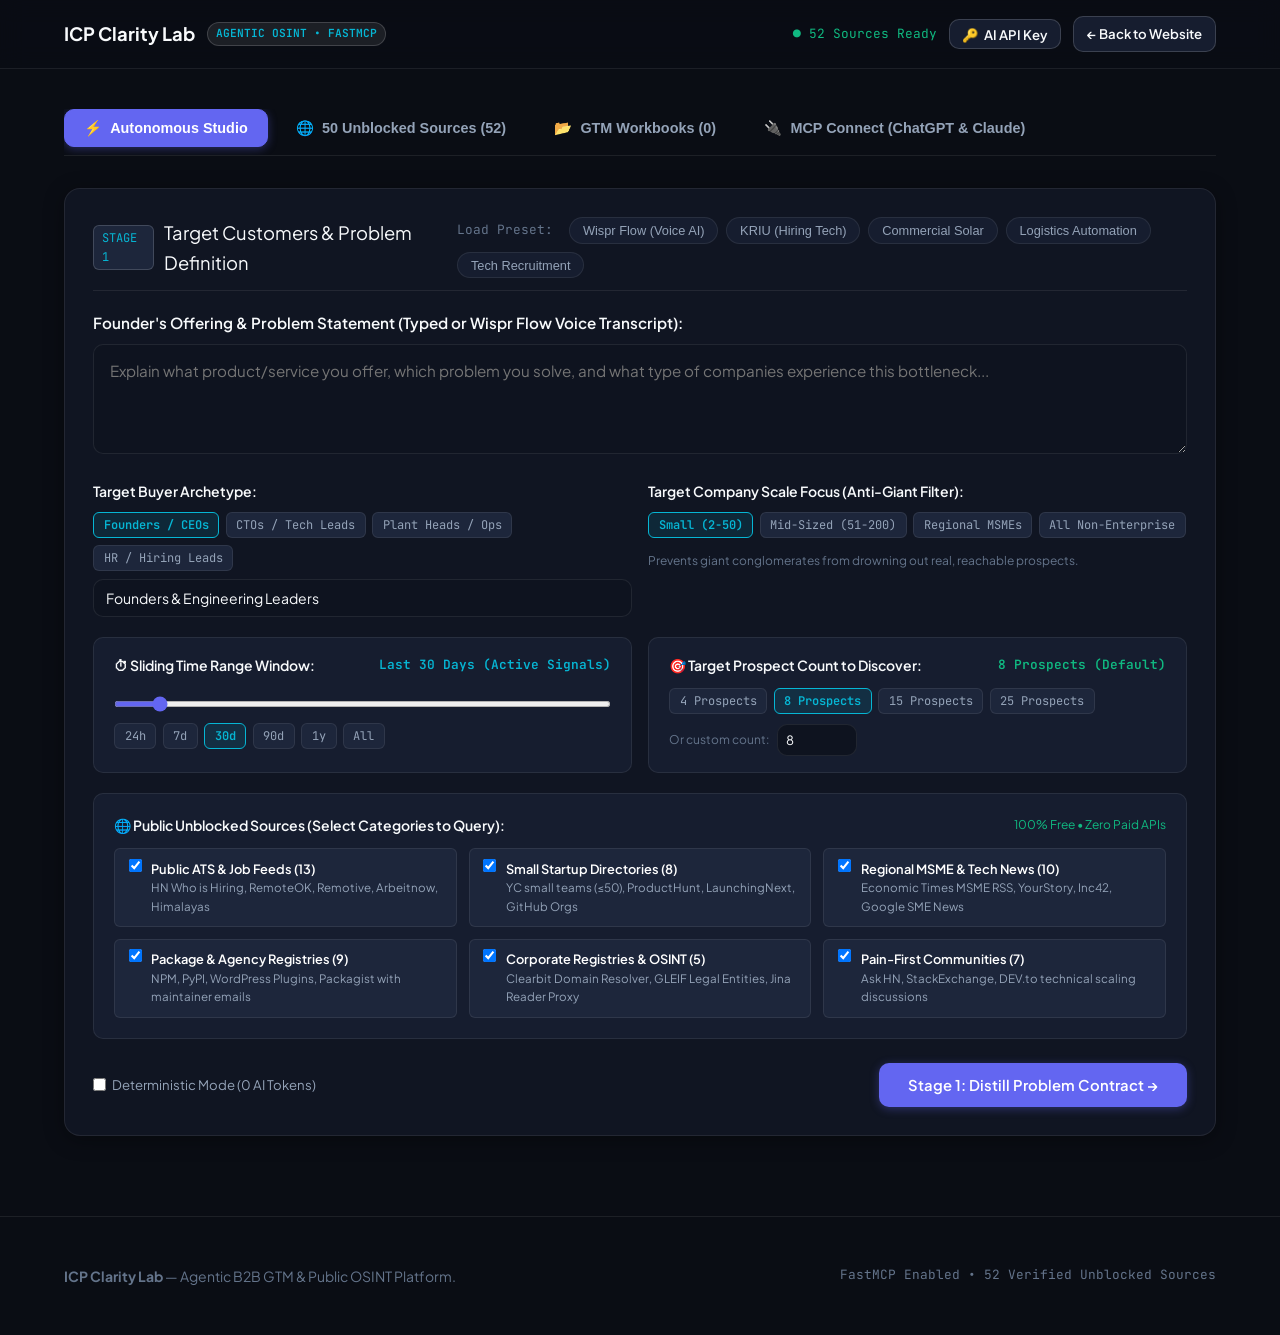
==== commit c3062ae2: "Update app.html" ====
--- a/static/app.html
+++ b/static/app.html
@@ -7,11 +7,29 @@
   <meta name="description" content="Autonomous client discovery, decision-maker extraction, and outreach generation powered by 50+ unblocked public sources and MCP.">
   <link rel="stylesheet" href="css/styles.css">
   <script>
-    if (window.location.protocol === "file:") {
-      document.addEventListener("DOMContentLoaded", () => {
-        document.querySelectorAll('a[href="/portfolio"]').forEach(a => a.href = "index.html");
+    document.addEventListener("DOMContentLoaded", () => {
+      // Detect where the user came from (Emergent website, return_to param, or document.referrer)
+      const params = new URLSearchParams(window.location.search);
+      const returnTo = params.get("return_to") || (document.referrer && !document.referrer.includes(window.location.host) ? document.referrer : null);
+      if (returnTo) {
+        sessionStorage.setItem("icp_return_website", returnTo);
+      }
+
+      const websiteUrl = sessionStorage.getItem("icp_return_website");
+      const backButtons = document.querySelectorAll(".js-back-to-website, a[href='/portfolio'], a[href='/']");
+
+      backButtons.forEach(btn => {
+        btn.addEventListener("click", (e) => {
+          if (websiteUrl) {
+            e.preventDefault();
+            window.location.href = websiteUrl;
+          } else if (window.history.length > 1) {
+            e.preventDefault();
+            window.history.back();
+          }
+        });
       });
-    }
+    });
   </script>
 </head>
 <body>
@@ -31,7 +49,7 @@
           <span id="api-key-status-dot">🔑</span>
           <span id="api-key-status-text">AI API Key</span>
         </button>
-        <a href="/portfolio" class="btn btn-secondary btn-sm">&larr; Portfolio &amp; Case Study</a>
+        <a href="/portfolio" class="btn btn-secondary btn-sm js-back-to-website">&larr; Back to Website</a>
       </div>
     </div>
   </header>
@@ -657,7 +675,7 @@
               <span style="font-weight: 700; color: #fff; font-size: 0.95rem;">⚡ Groq Cloud</span>
               <span class="badge-pill-cyan">Ultra Fast</span>
             </div>
-            <div style="font-size: 0.775rem; color: var(--ink-secondary);">Llama 3.3 70B & 3.1 8B. Blazing sub-second inference. Free tier available.</div>
+            <div style="font-size: 0.775rem; color: var(--ink-secondary);">OpenAI GPT-OSS 20B (openai/gpt-oss-20b). Blazing sub-second inference. Free tier available.</div>
           </button>
           <button type="button" class="provider-card" data-provider="gemini" id="provider-card-gemini">
             <div style="display: flex; align-items: center; justify-content: space-between; margin-bottom: 0.35rem;">
@@ -669,8 +687,8 @@
         </div>
       </div>
 
-      <!-- Model Selection Dropdown -->
-      <div style="margin-bottom: 1.25rem;">
+      <!-- Model Selection Dropdown (Only shown when provider supports multiple models; hidden for Groq which automatically defaults to openai/gpt-oss-20b) -->
+      <div id="custom-model-group" style="margin-bottom: 1.25rem; display: none;">
         <label for="custom-model-select" style="display: block; font-weight: 600; font-size: 0.875rem; margin-bottom: 0.4rem;">
           Model Selection:
         </label>
